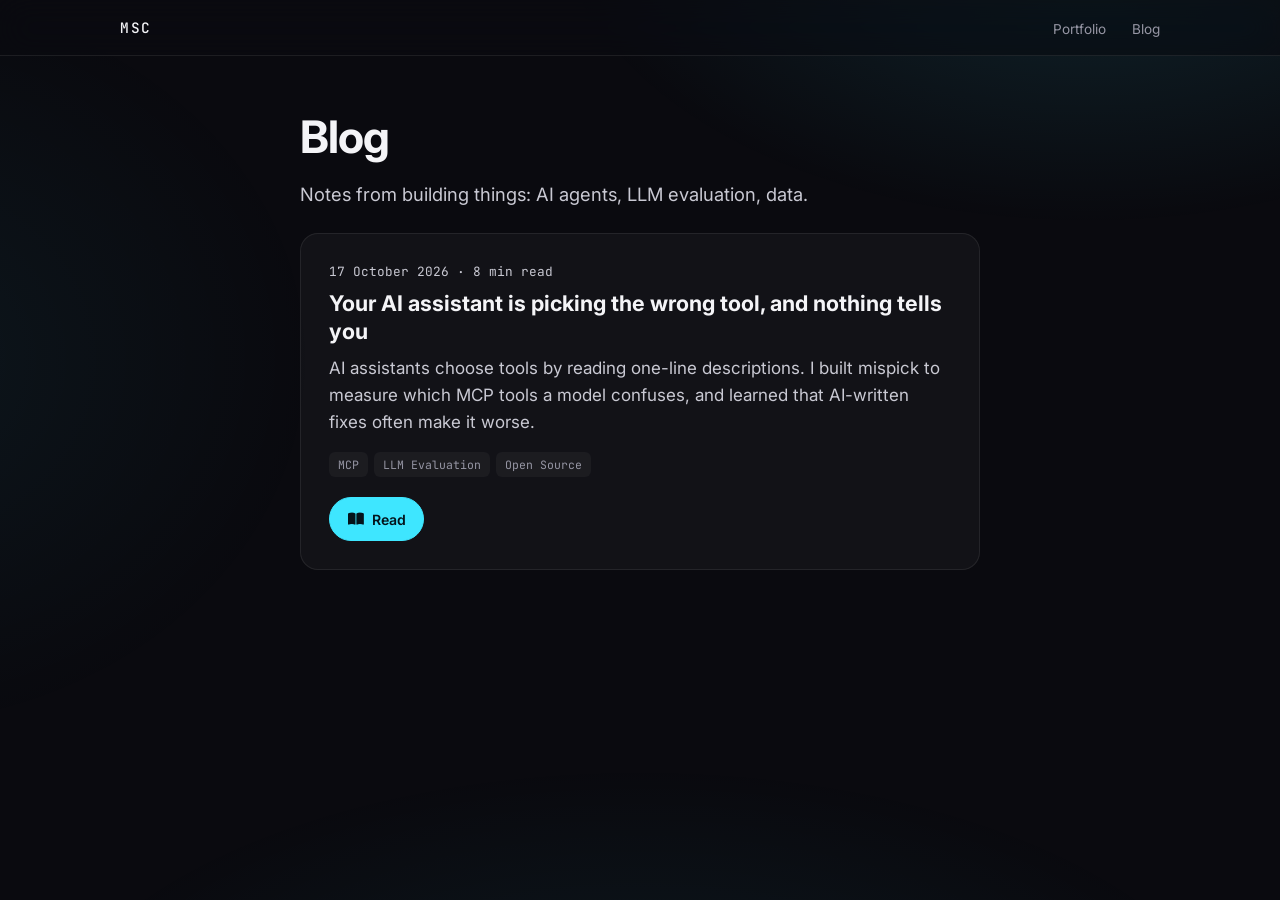
==== blog/index.html @ 5fc335c6 "Add a blog with a first post on mispick, and mispick to the projects Co-Authored-By: Claude Opus 5.5" ====
<!DOCTYPE html>
<html lang="en">
<head>
    <meta charset="UTF-8">
    <meta name="viewport" content="width=device-width, initial-scale=1.0, viewport-fit=cover">
    <title>Blog — Mehmet Selim Çetin</title>
    <meta name="description" content="Writing by Mehmet Selim Çetin on AI agents, LLM evaluation, data and building things.">
    <meta name="theme-color" content="#0a0a0f">
    <meta name="color-scheme" content="dark">
    <meta property="og:title" content="Blog — Mehmet Selim Çetin">
    <meta property="og:description" content="Writing on AI agents, LLM evaluation, data and building things.">
    <meta property="og:type" content="website">
    <meta property="og:url" content="https://msc35.github.io/cv/blog/">
    <meta property="og:image" content="https://msc35.github.io/cv/images/pp.png">
    <link rel="canonical" href="https://msc35.github.io/cv/blog/">
    <link rel="icon" href="data:image/svg+xml,%3Csvg xmlns='http://www.w3.org/2000/svg' viewBox='0 0 64 64'%3E%3Crect width='64' height='64' rx='14' fill='%230a0a0f'/%3E%3Ctext x='32' y='41' font-family='monospace' font-size='22' font-weight='700' text-anchor='middle' fill='%233ee6ff'%3EMSC%3C/text%3E%3C/svg%3E">
    <link rel="preconnect" href="https://fonts.googleapis.com">
    <link rel="preconnect" href="https://fonts.gstatic.com" crossorigin>
    <link rel="stylesheet" href="https://fonts.googleapis.com/css2?family=Inter:wght@400;500;600;700&family=JetBrains+Mono:wght@400;500&display=swap">
    <link rel="stylesheet" href="https://cdnjs.cloudflare.com/ajax/libs/font-awesome/6.5.1/css/all.min.css">
    <link rel="stylesheet" href="../style.css">
    <link rel="stylesheet" href="blog.css">
</head>
<body>
    <a class="skip-link" href="#main">Skip to content</a>
    <div class="bg-glow" aria-hidden="true"></div>

    <nav class="nav" aria-label="Primary">
        <div class="nav-inner">
            <a href="../portfolio" class="nav-mark" title="Portfolio">MSC</a>
            <ul class="nav-links">
                <li><a href="../portfolio">Portfolio</a></li>
                <li><a href="./" aria-current="page">Blog</a></li>
            </ul>
        </div>
    </nav>

    <main id="main" class="blog-main">
        <div class="blog-narrow">
            <h1 class="blog-title">Blog</h1>
            <p class="blog-lede">Notes from building things: AI agents, LLM evaluation, data.</p>

            <ul class="post-list">
                <li class="card post-card">
                    <p class="blog-meta mono" style="margin:0">17 October 2026 · 8 min read</p>
                    <h2><a href="mcp-tool-confusion.html">Your AI assistant is picking the wrong tool, and nothing tells you</a></h2>
                    <p>AI assistants choose tools by reading one-line descriptions. I built mispick to measure which MCP tools a model confuses, and learned that AI-written fixes often make it worse.</p>
                    <ul class="tags" aria-label="Topics">
                        <li>MCP</li>
                        <li>LLM Evaluation</li>
                        <li>Open Source</li>
                    </ul>
                    <div class="btn-group">
                        <a href="mcp-tool-confusion.html" class="btn btn-primary"><i class="fas fa-book-open" aria-hidden="true"></i> Read</a>
                        <!-- MEDIUM: replace with the Medium link once the story is imported -->
                    </div>
                </li>
            </ul>
        </div>
    </main>
</body>
</html>
---- style.css ----
/* ==========================================================================
   Tokens — dark only
   ========================================================================== */
:root {
    color-scheme: dark;

    --bg: #0a0a0f;
    --bg-raise: #101017;
    --surface: rgba(255, 255, 255, 0.035);
    --surface-hover: rgba(255, 255, 255, 0.06);
    --border: rgba(255, 255, 255, 0.08);
    --border-strong: rgba(255, 255, 255, 0.16);

    --text: #f4f4f7;
    --text-soft: #c9c9d3;
    --muted: #9696a4;        /* 7:1 on --bg */

    --accent: #3ee6ff;       /* electric cyan */
    --accent-rgb: 62, 230, 255;
    --accent-ink: #04131a;   /* text on accent */
    --ok: #4ade80;
    --warn: #fbbf24;

    --sans: "Inter", system-ui, -apple-system, "Segoe UI", Roboto, sans-serif;
    --mono: "JetBrains Mono", ui-monospace, "SF Mono", Menlo, monospace;

    --radius: 18px;
    --radius-sm: 10px;
    --container: 1120px;
    --gutter: clamp(16px, 4vw, 40px);
    --section-gap: clamp(5rem, 12vw, 9rem);
}

/* Lenis (inlined from lenis@1.3.26/dist/lenis.css) */
html.lenis, html.lenis body { height: auto; }
.lenis:not(.lenis-autoToggle).lenis-stopped { overflow: clip; }
.lenis [data-lenis-prevent] { overscroll-behavior: contain; }
.lenis.lenis-smooth iframe { pointer-events: none; }

/* ==========================================================================
   Base
   ========================================================================== */
*, *::before, *::after { box-sizing: border-box; margin: 0; padding: 0; }

html { -webkit-text-size-adjust: 100%; scroll-padding-top: 80px; }
html:not(.lenis) { scroll-behavior: smooth; }

body {
    background: var(--bg);
    color: var(--text);
    font-family: var(--sans);
    font-size: 17px;
    line-height: 1.65;
    -webkit-font-smoothing: antialiased;
    -moz-osx-font-smoothing: grayscale;
    overflow-x: clip;
}

img { max-width: 100%; display: block; }
ul { list-style: none; }
a { color: inherit; }
strong { color: var(--text); font-weight: 600; }
code { font-family: var(--mono); font-size: 0.92em; }
.mono { font-family: var(--mono); }
.muted { color: var(--muted); font-weight: 400; }
.accent { color: var(--accent); }
.nowrap { white-space: nowrap; }

::selection { background: rgba(var(--accent-rgb), 0.3); color: #fff; }

:focus-visible {
    outline: 2px solid var(--accent);
    outline-offset: 3px;
    border-radius: 6px;
}

.skip-link {
    position: absolute; left: 16px; top: -100px; z-index: 200;
    background: var(--accent); color: var(--accent-ink);
    padding: 0.6rem 1rem; border-radius: 8px; font-weight: 600; text-decoration: none;
}
.skip-link:focus { top: 16px; }

.container {
    width: 100%;
    max-width: var(--container);
    margin: 0 auto;
    padding: 0 var(--gutter);
}

/* Ambient glow — fixed, never repaints on scroll */
.bg-glow {
    position: fixed; inset: 0; z-index: -1; pointer-events: none;
    background:
        radial-gradient(60vw 50vh at 85% -10%, rgba(var(--accent-rgb), 0.13), transparent 70%),
        radial-gradient(50vw 60vh at -10% 40%, rgba(var(--accent-rgb), 0.06), transparent 70%),
        radial-gradient(70vw 50vh at 50% 120%, rgba(var(--accent-rgb), 0.08), transparent 70%);
}

/* ==========================================================================
   Nav
   ========================================================================== */
.nav {
    position: fixed; top: 0; left: 0; right: 0; z-index: 100;
    background: rgba(10, 10, 15, 0.6);
    -webkit-backdrop-filter: saturate(160%) blur(16px);
    backdrop-filter: saturate(160%) blur(16px);
    border-bottom: 1px solid var(--border);
}
.nav-inner {
    max-width: var(--container); margin: 0 auto;
    padding: 0.85rem var(--gutter);
    display: flex; align-items: center; justify-content: space-between; gap: 1rem;
}
.nav-mark {
    font-family: var(--mono); font-weight: 500; font-size: 0.9rem;
    letter-spacing: 0.12em; text-decoration: none; color: var(--text);
}
.nav-links { display: flex; gap: 1.6rem; align-items: center; }
.nav-links a {
    font-size: 0.85rem; color: var(--muted); text-decoration: none;
    transition: color 0.2s;
}
.nav-links a:hover { color: var(--text); }
.nav-links .nav-cta {
    color: var(--accent);
    border: 1px solid rgba(var(--accent-rgb), 0.4);
    padding: 0.3rem 0.8rem; border-radius: 999px;
}
.nav-links .nav-cta:hover { background: rgba(var(--accent-rgb), 0.1); color: var(--accent); }

@media (max-width: 767px) {
    .nav-links li:not(:last-child) { display: none; }
}

/* ==========================================================================
   Hero
   ========================================================================== */
.hero {
    min-height: 100vh;
    min-height: 100svh;
    display: flex; align-items: center;
    padding: 7rem 0 4rem;
}
.hero-stage {
    width: 100%; max-width: var(--container); margin: 0 auto; padding: 0 var(--gutter);
    display: flex; flex-direction: column; gap: 2.5rem;
    position: relative;
}
.hero-role {
    font-size: 0.8rem; letter-spacing: 0.14em; text-transform: uppercase;
    color: var(--accent);
}
.hero-name {
    font-size: clamp(3rem, 11vw, 9.5rem);
    font-weight: 700;
    line-height: 0.95;
    letter-spacing: -0.045em;
    background: linear-gradient(180deg, #ffffff 30%, #a9a9b8 100%);
    -webkit-background-clip: text; background-clip: text;
    color: transparent;
    will-change: transform;
}
.hero-name .accent { -webkit-text-fill-color: var(--accent); }

.hero-detail {
    display: flex; gap: 2rem; align-items: center; flex-wrap: wrap;
}
.avatar {
    position: relative; flex: 0 0 auto;
    width: clamp(112px, 16vw, 168px); aspect-ratio: 1;
    border-radius: 50%;
    background: radial-gradient(circle at 30% 30%, #1d2a33, #0e0e14);
    border: 1px solid var(--border-strong);
    box-shadow: 0 0 0 6px rgba(var(--accent-rgb), 0.06), 0 20px 60px rgba(var(--accent-rgb), 0.15);
    overflow: hidden;
}
/* Initials fallback sits under the photo; visible if the image fails */
.avatar::before {
    content: attr(data-initials);
    position: absolute; inset: 0;
    display: grid; place-items: center;
    font-family: var(--mono); font-weight: 500; letter-spacing: 0.1em;
    font-size: clamp(1.2rem, 2.4vw, 1.7rem); color: var(--accent);
}
.avatar img { position: relative; width: 100%; height: 100%; object-fit: cover; }

.hero-copy { flex: 1 1 320px; min-width: 0; }
.hero-eyebrow { font-size: 0.8rem; color: var(--muted); letter-spacing: 0.06em; margin-bottom: 0.6rem; }
.hero-tagline {
    font-size: clamp(1.2rem, 2.2vw, 1.55rem); line-height: 1.35;
    color: var(--text-soft); font-weight: 400; letter-spacing: -0.01em;
    max-width: 34ch; margin-bottom: 1rem;
}
.hero-meta { display: flex; flex-wrap: wrap; gap: 0.5rem 1.4rem; color: var(--muted); font-size: 0.9rem; margin-bottom: 1.2rem; }
.hero-meta i { color: var(--accent); margin-right: 0.35rem; }

.social-links { display: flex; gap: 0.6rem; }
.social-links a {
    width: 44px; height: 44px; border-radius: 50%;
    display: grid; place-items: center;
    background: var(--surface); border: 1px solid var(--border);
    color: var(--text-soft); text-decoration: none;
    transition: border-color 0.2s, color 0.2s, background 0.2s;
}
.social-links a:hover { color: var(--accent); border-color: rgba(var(--accent-rgb), 0.5); background: rgba(var(--accent-rgb), 0.08); }

.scroll-cue { display: none; }

/* Animated hero (desktop, motion allowed): big centered name, details come in on scroll */
@media (min-width: 768px) {
    html.anim .hero { height: 100vh; min-height: 0; padding-top: 5rem; padding-bottom: 2rem; }
    html.anim .hero-stage { align-items: center; text-align: center; gap: 1.8rem; }
    html.anim .hero-name { transform-origin: 50% 100%; font-size: min(10vw, 17vh, 9.5rem); }
    html.anim .hero-detail { justify-content: center; text-align: left; }
    html.anim .scroll-cue {
        display: flex; align-items: center; gap: 0.6rem;
        position: absolute; left: 50%; bottom: -3.5rem; transform: translateX(-50%);
        font-size: 0.7rem; letter-spacing: 0.2em; text-transform: uppercase; color: var(--muted);
    }
    html.anim .scroll-cue span {
        width: 1px; height: 28px; background: linear-gradient(var(--accent), transparent);
        animation: cue 1.8s ease-in-out infinite;
    }
}
@keyframes cue { 0%, 100% { transform: scaleY(0.4); opacity: 0.4; } 50% { transform: scaleY(1); opacity: 1; } }

/* ==========================================================================
   Sections
   ========================================================================== */
.section { padding-top: var(--section-gap); }
.section-header { display: flex; align-items: baseline; gap: 1rem; margin-bottom: 2.5rem; }
.section-num { font-size: 0.8rem; color: var(--accent); letter-spacing: 0.08em; }
.section-header h2 {
    font-size: clamp(2rem, 5vw, 3.4rem); font-weight: 700;
    letter-spacing: -0.035em; line-height: 1.05;
}
.subhead {
    font-size: 0.8rem; font-weight: 500; text-transform: uppercase; letter-spacing: 0.14em;
    color: var(--muted); margin: 4rem 0 1.5rem;
}

/* Glass card */
.card {
    background: var(--surface);
    border: 1px solid var(--border);
    border-radius: var(--radius);
    padding: clamp(1.25rem, 3vw, 1.75rem);
    transition: border-color 0.25s, background 0.25s;
}
.card:hover { border-color: var(--border-strong); background: var(--surface-hover); }

/* ---------- About ---------- */
.about-text {
    font-size: clamp(1.2rem, 2.4vw, 1.7rem);
    line-height: 1.5; font-weight: 400; letter-spacing: -0.015em;
    color: var(--text-soft); max-width: 44ch;
}
.about-text strong { color: var(--accent); font-weight: 500; }
.about-text .split-line { overflow: clip; padding-bottom: 0.08em; }

.pills { display: flex; flex-wrap: wrap; gap: 0.5rem; margin-top: 2.5rem; }
.pill {
    font-family: var(--mono); font-size: 0.78rem; color: var(--text-soft);
    padding: 0.4rem 0.85rem; border-radius: 999px;
    border: 1px solid var(--border); background: var(--surface);
}

/* ---------- Badges, tags, buttons ---------- */
.badge {
    font-family: var(--mono); font-size: 0.68rem; letter-spacing: 0.06em; text-transform: uppercase;
    padding: 0.28rem 0.6rem; border-radius: 999px; white-space: nowrap;
    color: var(--muted); border: 1px solid var(--border);
}
.badge-live { color: var(--ok); border-color: rgba(74, 222, 128, 0.35); background: rgba(74, 222, 128, 0.07); }
.badge-live::before { content: ""; display: inline-block; width: 6px; height: 6px; border-radius: 50%; background: var(--ok); margin-right: 0.45rem; vertical-align: 1px; box-shadow: 0 0 8px var(--ok); }
.badge-review { color: var(--warn); border-color: rgba(251, 191, 36, 0.35); background: rgba(251, 191, 36, 0.06); }

.tags { display: flex; flex-wrap: wrap; gap: 0.4rem; margin-top: 1rem; }
.tags li {
    font-family: var(--mono); font-size: 0.72rem; color: var(--muted);
    padding: 0.2rem 0.55rem; border-radius: 6px; background: rgba(255, 255, 255, 0.04);
}

.btn-group { display: flex; flex-wrap: wrap; gap: 0.6rem; margin-top: 1.25rem; }
.btn {
    display: inline-flex; align-items: center; gap: 0.5rem;
    min-height: 44px; padding: 0.55rem 1.1rem; border-radius: 999px;
    font-size: 0.88rem; font-weight: 500; text-decoration: none;
    color: var(--text); background: var(--surface); border: 1px solid var(--border-strong);
    transition: border-color 0.2s, background 0.2s, color 0.2s;
}
.btn:hover { border-color: rgba(var(--accent-rgb), 0.6); color: var(--accent); }
.btn-primary { background: var(--accent); color: var(--accent-ink); border-color: var(--accent); font-weight: 600; }
.btn-primary:hover { background: #7eefff; color: var(--accent-ink); }

/* ---------- Guidera spotlight ---------- */
.spotlight { position: relative; }
.spotlight-inner {
    display: grid; grid-template-columns: 1fr; gap: 3rem; align-items: center;
    padding-top: 1rem; padding-bottom: 1rem;
}
.spotlight-kicker { font-size: 0.75rem; letter-spacing: 0.14em; text-transform: uppercase; color: var(--accent); margin-bottom: 0.8rem; }
.spotlight-head { display: flex; align-items: center; gap: 1rem; flex-wrap: wrap; margin-bottom: 1rem; }
.spotlight-title { font-size: clamp(2.6rem, 7vw, 5rem); font-weight: 700; letter-spacing: -0.045em; line-height: 1; }
.spotlight-desc { font-size: clamp(1.05rem, 1.6vw, 1.2rem); color: var(--text-soft); max-width: 46ch; }

.phone-wrap { position: relative; justify-self: center; width: min(280px, 60vw); }
.phone {
    position: relative; z-index: 1;
    aspect-ratio: 9 / 19.5; width: 100%;
    border-radius: 46px; padding: 10px;
    background: linear-gradient(145deg, #2a2a33, #111116);
    border: 1px solid var(--border-strong);
    box-shadow: 0 40px 100px rgba(0, 0, 0, 0.6), inset 0 0 0 1px rgba(255, 255, 255, 0.04);
}
.phone-island {
    position: absolute; top: 20px; left: 50%; transform: translateX(-50%); z-index: 2;
    width: 34%; height: 24px; border-radius: 999px; background: #000;
}
.phone-screen {
    position: relative; height: 100%; border-radius: 37px; overflow: hidden;
    background: linear-gradient(180deg, #0c1a22 0%, #081015 100%);
    display: flex; flex-direction: column; align-items: center; justify-content: flex-end;
    gap: 0.8rem; padding: 0 1.2rem 2.2rem;
}
.phone-map {
    position: absolute; inset: 0;
    background:
        radial-gradient(circle at 60% 35%, rgba(var(--accent-rgb), 0.35), transparent 30%),
        repeating-linear-gradient(35deg, transparent 0 22px, rgba(255, 255, 255, 0.05) 22px 23px),
        repeating-linear-gradient(-55deg, transparent 0 34px, rgba(255, 255, 255, 0.04) 34px 35px);
    -webkit-mask-image: linear-gradient(180deg, #000 45%, transparent 85%);
    mask-image: linear-gradient(180deg, #000 45%, transparent 85%);
}
.phone-icon-card {
    position: relative; display: flex; flex-direction: column; align-items: center; gap: 0.6rem;
    margin-bottom: auto; margin-top: 30%;
}
.phone-icon-card img { width: 88px; height: 88px; border-radius: 22px; box-shadow: 0 10px 40px rgba(var(--accent-rgb), 0.35); }
.phone-icon-card span { font-weight: 600; font-size: 1.05rem; letter-spacing: -0.01em; }
.phone-wave { position: relative; display: flex; align-items: center; gap: 4px; height: 36px; }
.phone-wave i { width: 4px; border-radius: 2px; background: var(--accent); height: 30%; animation: wave 1.2s ease-in-out infinite; }
.phone-wave i:nth-child(2n) { animation-delay: -0.3s; }
.phone-wave i:nth-child(3n) { animation-delay: -0.6s; }
.phone-wave i:nth-child(4n) { animation-delay: -0.9s; }
@keyframes wave { 0%, 100% { transform: scaleY(0.5); } 50% { transform: scaleY(2.6); } }
.phone-bar { position: relative; width: 100%; height: 10px; border-radius: 6px; background: rgba(255, 255, 255, 0.1); }
.phone-bar.short { width: 60%; }
.phone-halo {
    position: absolute; inset: 10% -30%; z-index: 0; border-radius: 50%;
    background: radial-gradient(closest-side, rgba(var(--accent-rgb), 0.25), transparent);
}

@media (min-width: 768px) {
    .spotlight-inner { grid-template-columns: 1.1fr 0.9fr; gap: 4rem; }
    html.anim .spotlight { min-height: 100vh; display: flex; align-items: center; }
}

/* ---------- Project cards ---------- */
.project-grid { display: grid; grid-template-columns: 1fr; gap: 1rem; }
@media (min-width: 700px) { .project-grid { grid-template-columns: repeat(2, 1fr); } }
@media (min-width: 1024px) { .project-grid { grid-template-columns: repeat(3, 1fr); } }
.project-card { display: flex; flex-direction: column; }
.project-card p { font-size: 0.93rem; color: var(--text-soft); }
.project-card .btn-group { margin-top: auto; padding-top: 1.25rem; }
.project-head { display: flex; align-items: center; justify-content: space-between; gap: 0.75rem; margin-bottom: 1rem; }
.project-icon {
    width: 40px; height: 40px; border-radius: 12px; display: grid; place-items: center;
    color: var(--accent); background: rgba(var(--accent-rgb), 0.08); border: 1px solid rgba(var(--accent-rgb), 0.2);
}
.project-title { font-size: 1.2rem; font-weight: 600; letter-spacing: -0.02em; margin-bottom: 0.5rem; }

/* ---------- Timeline ---------- */
.timeline { position: relative; padding-left: 2rem; }
.timeline-track { position: absolute; left: 5px; top: 6px; bottom: 6px; width: 2px; background: var(--border); border-radius: 2px; }
.timeline-line {
    position: absolute; inset: 0; border-radius: 2px;
    background: linear-gradient(var(--accent), rgba(var(--accent-rgb), 0.3));
    box-shadow: 0 0 12px rgba(var(--accent-rgb), 0.6);
    transform-origin: top;
}
.exp-item { position: relative; padding-bottom: 3.5rem; }
.exp-item:last-child { padding-bottom: 0; }
.exp-dot {
    position: absolute; left: calc(-2rem - 0px); top: 6px;
    width: 12px; height: 12px; border-radius: 50%;
    background: var(--bg); border: 2px solid var(--accent);
    box-shadow: 0 0 0 4px rgba(var(--accent-rgb), 0.12);
}
.exp-date { font-size: 0.78rem; color: var(--accent); letter-spacing: 0.06em; margin-bottom: 0.4rem; }
.exp-role { font-size: clamp(1.25rem, 2.6vw, 1.6rem); font-weight: 600; letter-spacing: -0.02em; line-height: 1.25; }
.exp-company { color: var(--text); font-weight: 500; margin: 0.2rem 0 1rem; }
.exp-company span { color: var(--muted); font-weight: 400; }
.task-list { display: grid; gap: 0.6rem; max-width: 72ch; }
.task-list li { position: relative; padding-left: 1.3rem; color: var(--text-soft); font-size: 0.96rem; }
.task-list li::before { content: "→"; position: absolute; left: 0; color: var(--accent); font-family: var(--mono); font-size: 0.85em; top: 0.1em; }

@media (min-width: 900px) {
    .timeline { padding-left: 0; }
    .timeline-track { left: calc(200px + 1.5rem); }
    .exp-item { display: grid; grid-template-columns: 200px 1fr; column-gap: 3.5rem; }
    .exp-item > .exp-date { grid-column: 1; grid-row: 1 / span 3; text-align: right; padding-top: 0.35rem; }
    .exp-item > :not(.exp-date):not(.exp-dot) { grid-column: 2; }
    .exp-dot { left: calc(200px + 1.5rem - 5px); top: 10px; }
}

/* ---------- Education / certs ---------- */
.edu-grid { display: grid; grid-template-columns: 1fr; gap: 1rem; }
@media (min-width: 900px) { .edu-grid { grid-template-columns: repeat(3, 1fr); } }
.edu-date { font-size: 0.75rem; color: var(--accent); letter-spacing: 0.06em; margin-bottom: 0.6rem; }
.edu-degree { font-size: 1.15rem; font-weight: 600; letter-spacing: -0.015em; line-height: 1.3; }
.edu-school { color: var(--muted); font-size: 0.9rem; margin: 0.35rem 0 0.9rem; }
.edu-detail { font-size: 0.92rem; color: var(--text-soft); }
.edu-detail a { color: var(--accent); text-underline-offset: 3px; }

/* ---------- Skills ---------- */
.skills-grid { display: grid; grid-template-columns: 1fr; gap: 1rem; }
@media (min-width: 700px) { .skills-grid { grid-template-columns: repeat(2, 1fr); } }
@media (min-width: 1024px) { .skills-grid { grid-template-columns: repeat(3, 1fr); } }
.skill-label { font-size: 0.75rem; font-weight: 500; letter-spacing: 0.12em; text-transform: uppercase; color: var(--muted); margin-bottom: 1rem; }
.skills { display: flex; flex-wrap: wrap; gap: 0.4rem; }
.skills li {
    font-size: 0.84rem; padding: 0.3rem 0.7rem; border-radius: 8px;
    background: rgba(255, 255, 255, 0.04); color: var(--text-soft);
}
.skills li.featured { color: var(--accent); background: rgba(var(--accent-rgb), 0.08); box-shadow: inset 0 0 0 1px rgba(var(--accent-rgb), 0.25); }

/* ---------- Languages ---------- */
.lang-grid { display: grid; grid-template-columns: 1fr; gap: 1rem; }
@media (min-width: 600px) { .lang-grid { grid-template-columns: repeat(3, 1fr); } }
.lang-name { font-size: 1.3rem; font-weight: 600; letter-spacing: -0.02em; }
.lang-level { font-size: 0.8rem; color: var(--accent); margin-top: 0.25rem; }
.pills-beyond { margin-top: 1.5rem; }

/* ==========================================================================
   Chat terminal
   ========================================================================== */
.terminal {
    position: relative;
    max-width: 820px;
    border-radius: var(--radius);
    background: rgba(13, 15, 20, 0.72);
    -webkit-backdrop-filter: blur(18px);
    backdrop-filter: blur(18px);
    border: 1px solid var(--border-strong);
    box-shadow: 0 30px 80px rgba(0, 0, 0, 0.5), 0 0 0 1px rgba(var(--accent-rgb), 0.05), 0 0 80px rgba(var(--accent-rgb), 0.08);
    overflow: hidden;
}
.terminal-bar {
    display: flex; align-items: center; gap: 0.9rem;
    padding: 0.75rem 1rem; border-bottom: 1px solid var(--border);
    background: rgba(255, 255, 255, 0.02);
}
.dots { display: flex; gap: 6px; }
.dots i { width: 11px; height: 11px; border-radius: 50%; background: #3a3a44; }
.terminal-title { font-size: 0.75rem; color: var(--muted); flex: 1; }
.terminal-count { font-size: 0.75rem; color: var(--accent); white-space: nowrap; }

.terminal-header {
    font-size: 0.8rem; color: var(--muted); line-height: 1.55;
    padding: 1rem 1.2rem 0;
}
.terminal-header strong { color: var(--accent); font-weight: 500; }
.terminal-header a, .terminal-log a, .terminal-noscript a { color: var(--accent); text-underline-offset: 3px; }

.terminal-log {
    font-size: 0.88rem; line-height: 1.6;
    padding: 1rem 1.2rem;
    min-height: 180px; max-height: min(420px, 55vh);
    overflow-y: auto; overscroll-behavior: contain;
    display: flex; flex-direction: column; gap: 0.9rem;
}
.line { white-space: pre-wrap; word-wrap: break-word; }
.line-sys { color: var(--text-soft); }
.line-user { color: var(--text); }
.line-user::before { content: "> "; color: var(--accent); }
.line-ai { color: var(--text-soft); padding-left: 1rem; border-left: 2px solid rgba(var(--accent-rgb), 0.4); }
.line-err { color: var(--warn); padding-left: 1rem; border-left: 2px solid rgba(251, 191, 36, 0.5); }

.cursor {
    display: inline-block; width: 0.55em; height: 1.05em; margin-left: 0.3em;
    background: var(--accent); vertical-align: -0.15em;
    animation: blink 1.1s steps(1) infinite;
}
@keyframes blink { 50% { opacity: 0; } }

.typing { display: inline-flex; gap: 5px; align-items: center; color: var(--muted); }
.typing i { width: 6px; height: 6px; border-radius: 50%; background: var(--accent); animation: typing 1s ease-in-out infinite; }
.typing i:nth-child(2) { animation-delay: 0.15s; }
.typing i:nth-child(3) { animation-delay: 0.3s; }
@keyframes typing { 0%, 100% { opacity: 0.25; transform: translateY(0); } 50% { opacity: 1; transform: translateY(-3px); } }

.terminal-noscript { font-size: 0.85rem; color: var(--text-soft); padding: 0 1.2rem 1rem; }

.chips { display: flex; flex-wrap: wrap; gap: 0.5rem; padding: 0 1.2rem 1rem; }
.chip {
    font-family: var(--mono); font-size: 0.76rem;
    color: var(--text-soft); background: var(--surface);
    border: 1px solid var(--border-strong); border-radius: 999px;
    padding: 0.45rem 0.85rem; min-height: 36px; cursor: pointer;
    transition: border-color 0.2s, color 0.2s, background 0.2s;
}
.chip:hover:not(:disabled) { color: var(--accent); border-color: rgba(var(--accent-rgb), 0.5); background: rgba(var(--accent-rgb), 0.06); }
.chip:disabled { opacity: 0.4; cursor: not-allowed; }
.js .chips:empty, .chips[hidden] { display: none; }
html:not(.js) .chips, html:not(.js) .terminal-form { display: none; }

.terminal-form {
    display: flex; align-items: center; gap: 0.6rem;
    border-top: 1px solid var(--border);
    padding: 0.6rem 0.6rem 0.6rem 1.2rem;
}
.prompt { color: var(--accent); font-size: 0.95rem; }
.terminal-form input {
    flex: 1; min-width: 0; background: transparent; border: 0; outline: 0;
    color: var(--text); font-size: 16px; /* 16px avoids iOS zoom on focus */
    caret-color: var(--accent); padding: 0.55rem 0;
}
.terminal-form input::placeholder { color: #6e6e7c; }
.terminal-form:focus-within { box-shadow: inset 0 0 0 1px rgba(var(--accent-rgb), 0.45); }
.terminal-form input:focus-visible { outline: none; }
.char-count { font-size: 0.7rem; color: var(--muted); }
.char-count.near { color: var(--warn); }
.send {
    width: 40px; height: 40px; flex: 0 0 auto; border-radius: 10px; border: 0; cursor: pointer;
    background: var(--accent); color: var(--accent-ink); font-size: 0.95rem;
    display: grid; place-items: center; transition: opacity 0.2s, transform 0.2s;
}
.send:hover:not(:disabled) { transform: translateY(-1px); }
.send:disabled { opacity: 0.35; cursor: not-allowed; }
.send-fallback { position: absolute; width: 1px; height: 1px; overflow: hidden; clip: rect(0 0 0 0); }

.privacy { font-size: 0.7rem; color: var(--muted); padding: 0 1.2rem 0.9rem; }

/* Floating chat button */
.chat-fab {
    position: fixed; right: max(16px, env(safe-area-inset-right)); bottom: max(16px, env(safe-area-inset-bottom)); z-index: 90;
    display: inline-flex; align-items: center; gap: 0.55rem;
    min-height: 48px; padding: 0 1.1rem; border-radius: 999px;
    font-family: var(--mono); font-size: 0.8rem; font-weight: 500; text-decoration: none;
    color: var(--accent-ink); background: var(--accent);
    box-shadow: 0 10px 30px rgba(var(--accent-rgb), 0.35), 0 2px 8px rgba(0, 0, 0, 0.4);
    transition: opacity 0.3s, transform 0.3s;
}
.chat-fab:hover { transform: translateY(-2px); }
.chat-fab.is-hidden { opacity: 0; transform: translateY(16px); pointer-events: none; }
@media (max-width: 480px) { .chat-fab span { display: none; } .chat-fab { width: 52px; justify-content: center; padding: 0; } }

/* ==========================================================================
   Footer
   ========================================================================== */
.footer { margin-top: var(--section-gap); border-top: 1px solid var(--border); padding: 3rem 0 6rem; }
.footer-inner { display: flex; flex-direction: column; gap: 1.5rem; }
.footer-quote { font-size: clamp(1.3rem, 3vw, 1.9rem); font-weight: 500; letter-spacing: -0.02em; color: var(--text-soft); }
.footer-links { display: flex; flex-wrap: wrap; gap: 0.6rem 1.8rem; }
.footer-links a { color: var(--text-soft); text-decoration: none; font-size: 0.95rem; transition: color 0.2s; }
.footer-links a:hover { color: var(--accent); }
.footer-links i { color: var(--accent); margin-right: 0.4rem; }
.footer-meta { font-size: 0.75rem; color: var(--muted); }

/* ==========================================================================
   Motion prep. html.prehide hides elements only until GSAP has set their
   start states (main.js removes it right after). If GSAP never loads, a
   timeout in <head> removes it, so content is never stuck hidden.
   ========================================================================== */
html.prehide [data-reveal],
html.prehide [data-cards] > *,
html.prehide [data-stagger] > *,
html.prehide .exp-item { opacity: 0; }
@media (min-width: 768px) {
    html.prehide .hero-detail,
    html.prehide .spotlight-copy > *,
    html.prehide .phone-wrap { opacity: 0; }
}

@media (prefers-reduced-motion: reduce) {
    *, *::before, *::after { animation: none !important; transition: none !important; }
    .cursor { opacity: 1; }
}
---- blog/blog.css ----
/* Blog pages: reuse the portfolio's tokens from style.css, add reading typography. */

.blog-main { padding: 7rem 0 4rem; }
.blog-narrow { max-width: 720px; margin: 0 auto; padding: 0 1.25rem; }

.blog-back {
    display: inline-flex; align-items: center; gap: 0.5rem;
    color: var(--muted); font-size: 0.85rem; text-decoration: none; margin-bottom: 2rem;
}
.blog-back:hover { color: var(--accent); }

.blog-title { font-size: clamp(2rem, 5vw, 2.8rem); line-height: 1.15; letter-spacing: -0.02em; margin: 0 0 1rem; }
.blog-lede { color: var(--text-soft); font-size: 1.15rem; line-height: 1.6; margin: 0 0 1.5rem; }
.blog-meta { color: var(--muted); font-size: 0.8rem; margin: 0 0 2.5rem; }

.post-list { display: grid; gap: 1.25rem; padding: 0; margin: 0; list-style: none; }
.post-card h2 { font-size: 1.35rem; margin: 0.4rem 0 0.6rem; line-height: 1.3; }
.post-card h2 a { color: var(--text); text-decoration: none; }
.post-card h2 a:hover { color: var(--accent); }
.post-card p { color: var(--text-soft); line-height: 1.6; margin: 0; }

.prose { color: var(--text-soft); font-size: 1.06rem; line-height: 1.75; }
.prose h2 { color: var(--text); font-size: 1.5rem; line-height: 1.3; margin: 2.75rem 0 0.9rem; letter-spacing: -0.01em; }
.prose h3 { color: var(--text); font-size: 1.15rem; margin: 2rem 0 0.6rem; }
.prose p { margin: 0 0 1.2rem; }
.prose strong { color: var(--text); }
.prose a { color: var(--accent); text-underline-offset: 3px; }
.prose ul, .prose ol { margin: 0 0 1.2rem; padding-left: 1.3rem; }
.prose li { margin-bottom: 0.45rem; }
.prose code {
    font-family: var(--mono); font-size: 0.88em; color: var(--text);
    background: var(--surface); border: 1px solid var(--border); border-radius: 6px; padding: 0.1em 0.35em;
}
.prose pre {
    background: var(--bg-raise); border: 1px solid var(--border); border-radius: var(--radius-sm);
    padding: 1rem 1.1rem; overflow-x: auto; margin: 0 0 1.4rem;
}
.prose pre code { background: none; border: 0; padding: 0; font-size: 0.85rem; }
.prose blockquote {
    margin: 1.5rem 0; padding: 0.2rem 0 0.2rem 1.1rem;
    border-left: 3px solid var(--accent); color: var(--text);
}
.prose hr { border: 0; border-top: 1px solid var(--border); margin: 2.5rem 0; }

.post-footer {
    margin-top: 3rem; padding-top: 1.5rem; border-top: 1px solid var(--border);
    color: var(--muted); font-size: 0.9rem;
}
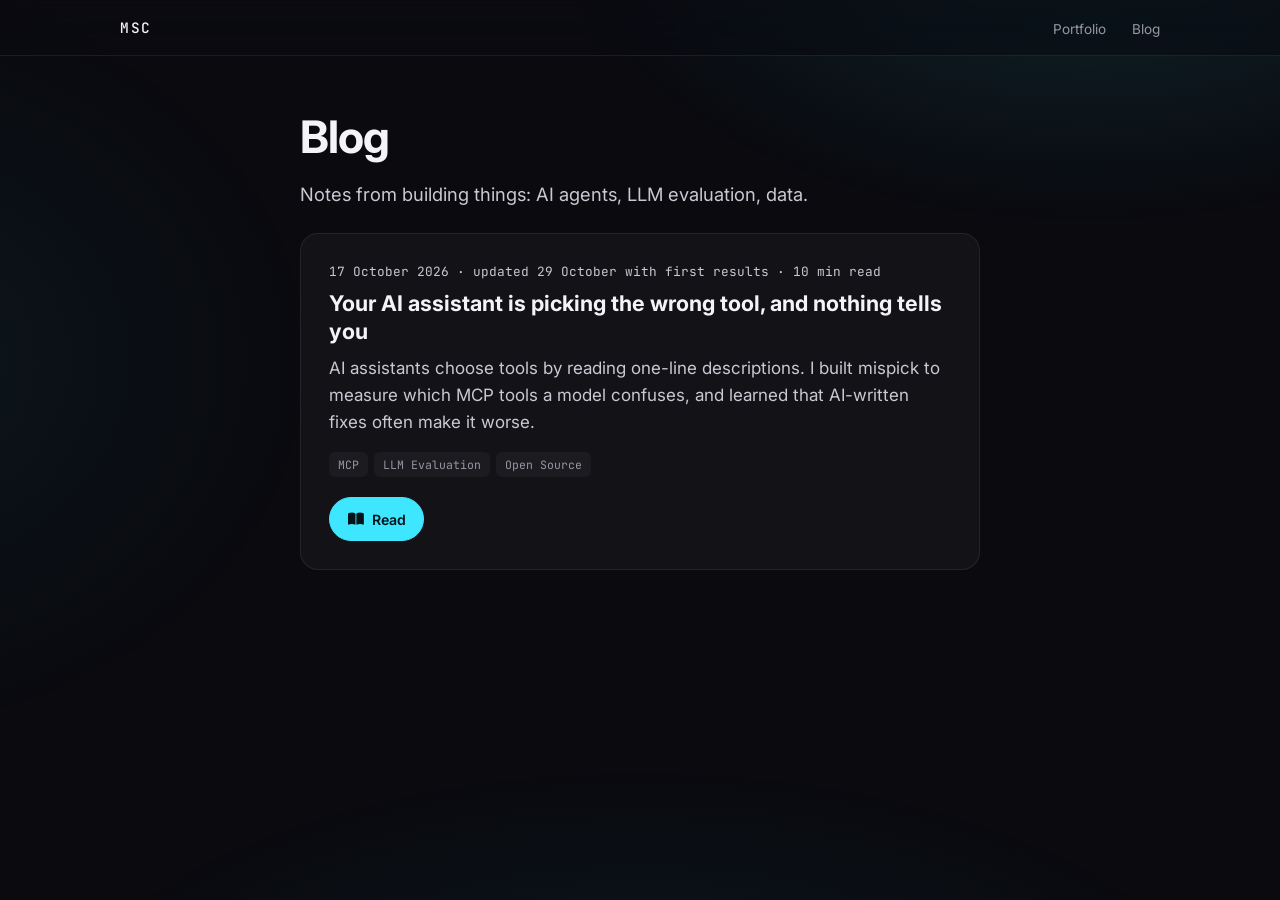
==== commit 83f91893: "Blog: add the first benchmark results to the mispick post Co-Authored-By: Claude Opus 5.5 <noreply@a" ====
--- a/blog/index.html
+++ b/blog/index.html
@@ -42,7 +42,7 @@
 
             <ul class="post-list">
                 <li class="card post-card">
-                    <p class="blog-meta mono" style="margin:0">17 October 2026 · 8 min read</p>
+                    <p class="blog-meta mono" style="margin:0">17 October 2026 · updated 29 October with first results · 10 min read</p>
                     <h2><a href="mcp-tool-confusion.html">Your AI assistant is picking the wrong tool, and nothing tells you</a></h2>
                     <p>AI assistants choose tools by reading one-line descriptions. I built mispick to measure which MCP tools a model confuses, and learned that AI-written fixes often make it worse.</p>
                     <ul class="tags" aria-label="Topics">
--- a/blog/blog.css
+++ b/blog/blog.css
@@ -46,3 +46,18 @@
     margin-top: 3rem; padding-top: 1.5rem; border-top: 1px solid var(--border);
     color: var(--muted); font-size: 0.9rem;
 }
+
+.blog-update {
+    margin: -1.25rem 0 2.5rem; padding: 0.8rem 1rem; border-radius: var(--radius-sm);
+    border: 1px solid rgba(var(--accent-rgb), 0.35); background: rgba(var(--accent-rgb), 0.06);
+    color: var(--text-soft); font-size: 0.95rem;
+}
+.blog-update a { color: var(--accent); }
+.blog-figure { margin: 1.5rem 0 1.25rem; }
+.blog-figure img {
+    display: block; width: 100%; height: auto;
+    border: 1px solid var(--border); border-radius: var(--radius-sm);
+}
+
+.prose ul { list-style: disc; }
+.prose ol { list-style: decimal; }
